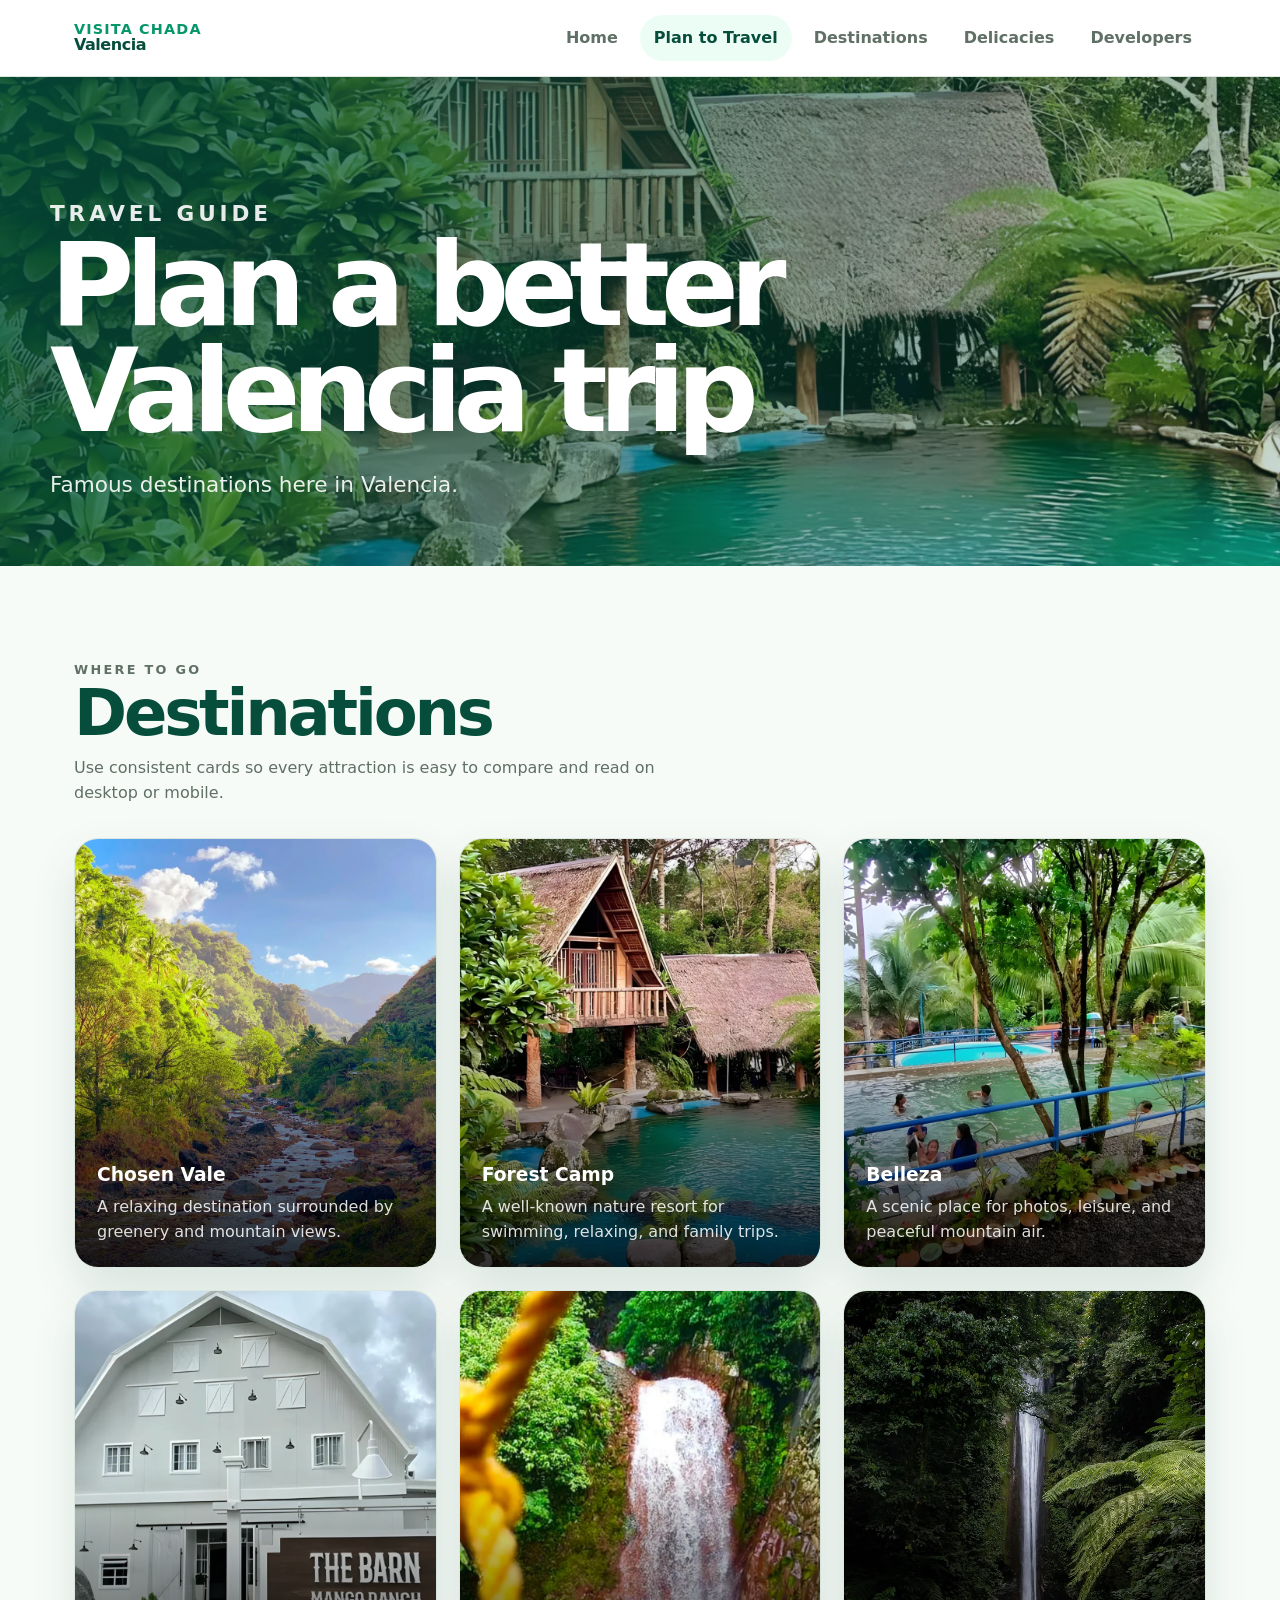
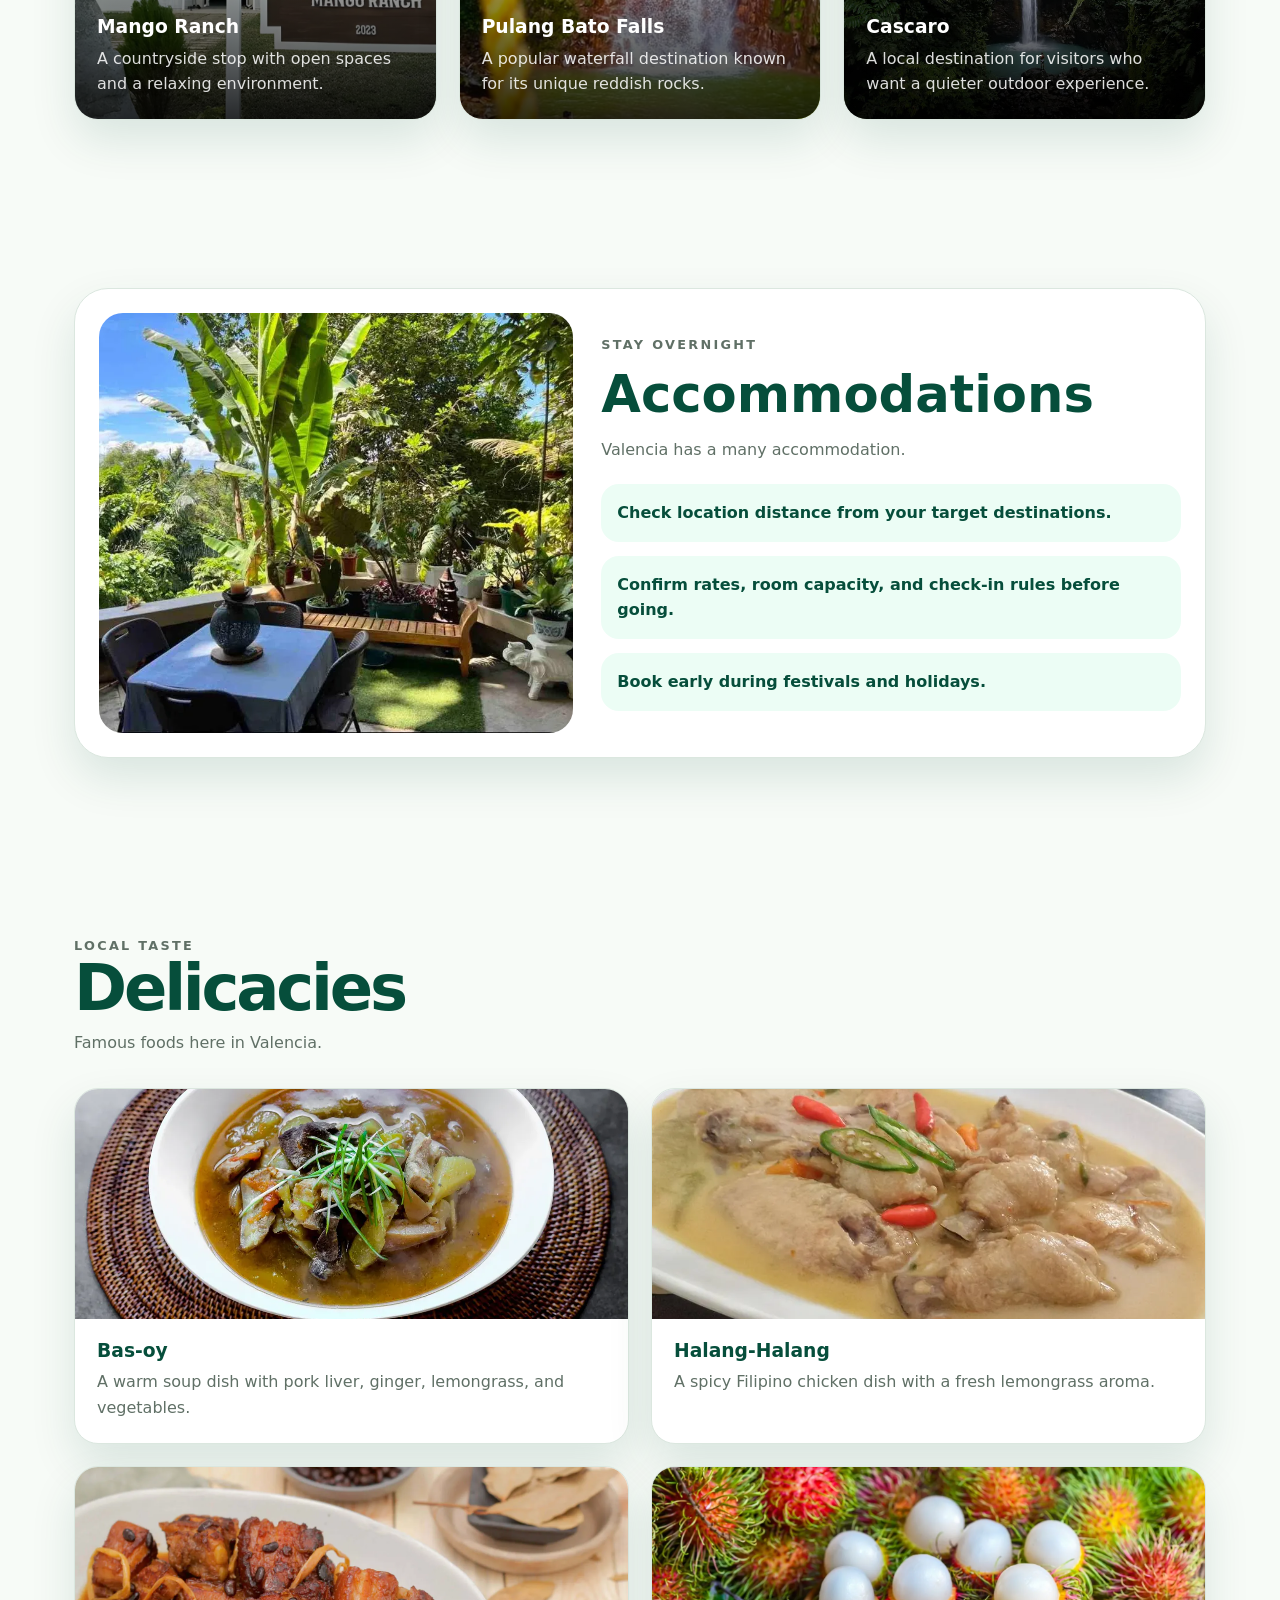
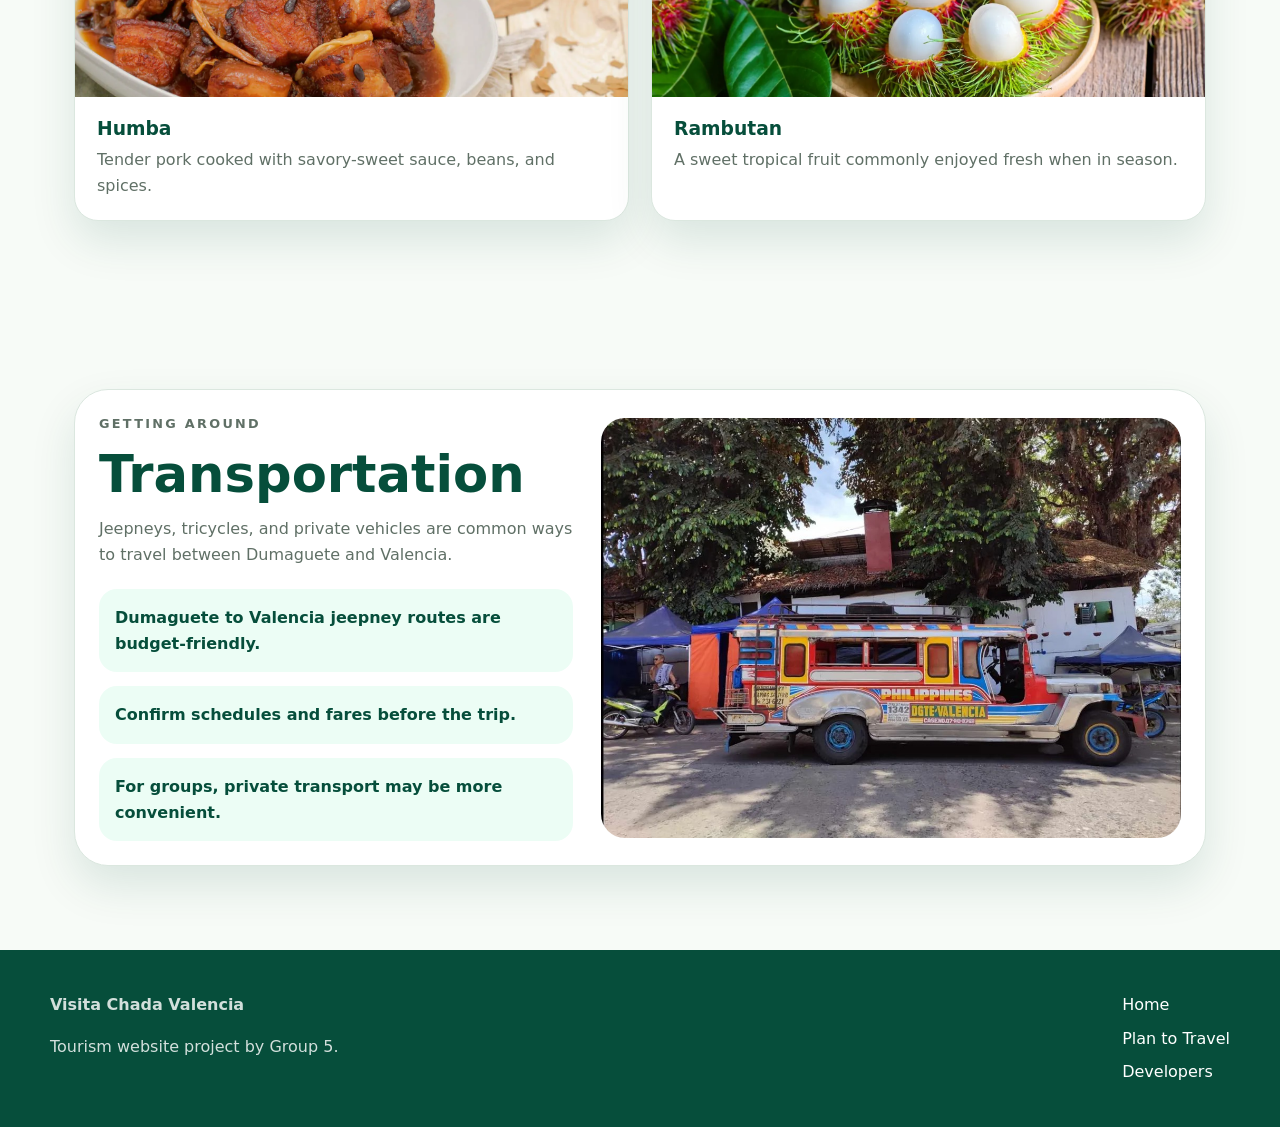
==== pages/travel.html @ b41215a6 "Initial Commit - Valencia Tourism Website" ====
<!doctype html>
<html lang="en">
<head>
  <meta charset="utf-8">
  <meta name="viewport" content="width=device-width, initial-scale=1">
  <meta name="description" content="Plan your Valencia, Negros Oriental visit with destinations, food, accommodation, and transport tips.">
  <title>Valencia Tourism | Plan to Travel</title>
  <link rel="stylesheet" href="../styles/main.css">
  <script src="../scripts/main.js" defer></script>
</head>
<body>
  <a class="skip-link" href="#main">Skip to content</a>
  <header class="site-header">
    <nav class="nav" aria-label="Main navigation">
      <a class="brand" href="../index.html"><span>Visita Chada</span>Valencia</a>
      <button class="nav-toggle" type="button" data-nav-toggle aria-controls="main-nav" aria-expanded="false">Menu</button>
      <ul class="nav-list" id="main-nav" data-nav-list>
        <li><a href="../index.html">Home</a></li>
        <li><a class="active" href="travel.html">Plan to Travel</a></li>
        <li><a href="#destinations">Destinations</a></li>
        <li><a href="#delicacies">Delicacies</a></li>
        <li><a href="us.html">Developers</a></li>
      </ul>
    </nav>
  </header>

  <main id="main">
    <section class="page-hero" aria-labelledby="page-title">
      <div>
        <p class="eyebrow">Travel guide</p>
        <h1 id="page-title">Plan a better Valencia trip</h1>
        <p>Famous destinations here in Valencia.</p>
      </div>
    </section>

    <section class="section" id="destinations" aria-labelledby="destinations-title">
      <div class="section-header">
        <div>
          <p class="eyebrow">Where to go</p>
          <h2 id="destinations-title">Destinations</h2>
          <p>Use consistent cards so every attraction is easy to compare and read on desktop or mobile.</p>
        </div>
      </div>
      <div class="grid grid-3">
        <article class="card destination-card"><img src="../assets/images/chosen.webp" alt="Chosen Vale destination" loading="lazy"><div class="card-body"><h3>Chosen Vale</h3><p>A relaxing destination surrounded by greenery and mountain views.</p></div></article>
        <article class="card destination-card"><img src="../assets/images/forest-camp.webp" alt="Forest Camp swimming area" loading="lazy"><div class="card-body"><h3>Forest Camp</h3><p>A well-known nature resort for swimming, relaxing, and family trips.</p></div></article>
        <article class="card destination-card"><img src="../assets/images/belleza.webp" alt="Belleza resort" loading="lazy"><div class="card-body"><h3>Belleza</h3><p>A scenic place for photos, leisure, and peaceful mountain air.</p></div></article>
        <article class="card destination-card"><img src="../assets/images/mango-ranch.webp" alt="Mango Ranch" loading="lazy"><div class="card-body"><h3>Mango Ranch</h3><p>A countryside stop with open spaces and a relaxing environment.</p></div></article>
        <article class="card destination-card"><img src="../assets/images/pulang-bato.webp" alt="Pulang Bato Falls" loading="lazy"><div class="card-body"><h3>Pulang Bato Falls</h3><p>A popular waterfall destination known for its unique reddish rocks.</p></div></article>
        <article class="card destination-card"><img src="../assets/images/cascaro.webp" alt="Cascaro destination" loading="lazy"><div class="card-body"><h3>Cascaro</h3><p>A local destination for visitors who want a quieter outdoor experience.</p></div></article>
      </div>
    </section>

    <section class="section" id="accommodations" aria-labelledby="accommodation-title">
      <div class="feature">
        <img src="../assets/images/accommodation.webp" alt="Accommodation in Valencia" loading="lazy">
        <div>
          <p class="eyebrow">Stay overnight</p>
          <h2 id="accommodation-title">Accommodations</h2>
          <p>Valencia has a many accommodation.</p>
          <ul class="info-list">
            <li>Check location distance from your target destinations.</li>
            <li>Confirm rates, room capacity, and check-in rules before going.</li>
            <li>Book early during festivals and holidays.</li>
          </ul>
        </div>
      </div>
    </section>

    <section class="section" id="delicacies" aria-labelledby="food-title">
      <div class="section-header">
        <div>
          <p class="eyebrow">Local taste</p>
          <h2 id="food-title">Delicacies</h2>
          <p>Famous foods here in Valencia.</p>
        </div>
      </div>
      <div class="grid grid-2">
        <article class="card"><img src="../assets/images/basoy.webp" alt="Bas-oy soup" loading="lazy"><div class="card-body"><h3>Bas-oy</h3><p>A warm soup dish with pork liver, ginger, lemongrass, and vegetables.</p></div></article>
        <article class="card"><img src="../assets/images/halang-halang.webp" alt="Halang-halang dish" loading="lazy"><div class="card-body"><h3>Halang-Halang</h3><p>A spicy Filipino chicken dish with a fresh lemongrass aroma.</p></div></article>
        <article class="card"><img src="../assets/images/humba.webp" alt="Humba pork dish" loading="lazy"><div class="card-body"><h3>Humba</h3><p>Tender pork cooked with savory-sweet sauce, beans, and spices.</p></div></article>
        <article class="card"><img src="../assets/images/rambutan.webp" alt="Rambutan fruit" loading="lazy"><div class="card-body"><h3>Rambutan</h3><p>A sweet tropical fruit commonly enjoyed fresh when in season.</p></div></article>
      </div>
    </section>

    <section class="section" id="transport" aria-labelledby="transport-title">
      <div class="feature">
        <div>
          <p class="eyebrow">Getting around</p>
          <h2 id="transport-title">Transportation</h2>
          <p>Jeepneys, tricycles, and private vehicles are common ways to travel between Dumaguete and Valencia.</p>
          <ul class="info-list">
            <li>Dumaguete to Valencia jeepney routes are budget-friendly.</li>
            <li>Confirm schedules and fares before the trip.</li>
            <li>For groups, private transport may be more convenient.</li>
          </ul>
        </div>
        <img src="../assets/images/jeep.jpg" alt="Jeepney transport to Valencia" loading="lazy">
      </div>
    </section>
  </main>

  <footer class="site-footer">
    <div class="footer-inner">
      <div>
        <strong>Visita Chada Valencia</strong>
        <p>Tourism website project by Group 5.</p>
      </div>
      <ul>
        <li><a href="../index.html">Home</a></li>
        <li><a href="travel.html">Plan to Travel</a></li>
        <li><a href="us.html">Developers</a></li>
      </ul>
    </div>
  </footer>
</body>
</html>
---- styles/main.css ----
:root {
  --green-900: #064e3b;
  --green-700: #047857;
  --green-600: #059669;
  --green-50: #ecfdf5;
  --gold: #d6a419;
  --soil: #8b5e34;
  --ink: #172016;
  --muted: #607066;
  --surface: #ffffff;
  --surface-soft: #f7fbf7;
  --border: #dbe7df;
  --shadow: 0 20px 45px rgba(6, 78, 59, 0.12);
  --radius: 24px;
  --max-width: 1180px;
  --font-body: system-ui, -apple-system, BlinkMacSystemFont, "Segoe UI", sans-serif;
}

* { box-sizing: border-box; }

html {
  scroll-behavior: smooth;
  scroll-padding-top: 88px;
}

body {
  margin: 0;
  font-family: var(--font-body);
  color: var(--ink);
  background: var(--surface-soft);
  line-height: 1.6;
}

img { max-width: 100%; display: block; }

a { color: inherit; }

.skip-link {
  position: absolute;
  left: -999px;
  top: 16px;
  background: var(--green-900);
  color: #fff;
  padding: 10px 14px;
  border-radius: 999px;
  z-index: 1000;
}

.skip-link:focus { left: 16px; }

.site-header {
  position: sticky;
  top: 0;
  z-index: 50;
  background: rgba(255, 255, 255, 0.92);
  backdrop-filter: blur(16px);
  border-bottom: 1px solid var(--border);
}

.nav {
  max-width: var(--max-width);
  margin: 0 auto;
  min-height: 76px;
  padding: 0 24px;
  display: flex;
  align-items: center;
  justify-content: space-between;
  gap: 20px;
}

.brand {
  text-decoration: none;
  display: inline-flex;
  flex-direction: column;
  line-height: 1.05;
  font-weight: 800;
  letter-spacing: -0.03em;
  color: var(--green-900);
}

.brand span { color: var(--green-600); font-size: 0.9rem; letter-spacing: 0.08em; text-transform: uppercase; }

.nav-toggle {
  display: none;
  border: 0;
  background: var(--green-50);
  color: var(--green-900);
  padding: 10px 14px;
  border-radius: 999px;
  font: inherit;
  font-weight: 700;
  cursor: pointer;
}

.nav-list {
  display: flex;
  align-items: center;
  gap: 8px;
  margin: 0;
  padding: 0;
  list-style: none;
}

.nav-list a {
  display: inline-flex;
  text-decoration: none;
  color: var(--muted);
  font-weight: 700;
  padding: 10px 14px;
  border-radius: 999px;
}

.nav-list a:hover,
.nav-list a:focus-visible,
.nav-list a.active {
  outline: none;
  background: var(--green-50);
  color: var(--green-900);
}

.hero {
  min-height: calc(100vh - 76px);
  display: grid;
  place-items: center;
  padding: 88px 24px;
  color: #fff;
  background:
    linear-gradient(120deg, rgba(6, 78, 59, 0.84), rgba(6, 78, 59, 0.25)),
    url('../assets/images/hero-valencia.webp') center/cover no-repeat;
}

.hero-content {
  width: min(100%, var(--max-width));
}

.eyebrow {
  margin: 0 0 14px;
  color: #bbf7d0;
  font-weight: 800;
  text-transform: uppercase;
  letter-spacing: 0.18em;
  font-size: 0.8rem;
}

.hero h1,
.page-hero h1 {
  margin: 0;
  max-width: 820px;
  font-size: clamp(3.25rem, 9vw, 7.5rem);
  line-height: 0.92;
  letter-spacing: -0.08em;
}

.hero p,
.page-hero p {
  margin: 24px 0 0;
  max-width: 650px;
  font-size: clamp(1.05rem, 2vw, 1.35rem);
  color: rgba(255,255,255,0.9);
}

.hero-actions,
.section-actions {
  margin-top: 32px;
  display: flex;
  flex-wrap: wrap;
  gap: 12px;
}

.btn {
  display: inline-flex;
  align-items: center;
  justify-content: center;
  min-height: 46px;
  padding: 12px 18px;
  border-radius: 999px;
  font-weight: 800;
  text-decoration: none;
  border: 1px solid transparent;
}

.btn-primary { background: #fff; color: var(--green-900); }
.btn-secondary { border-color: rgba(255,255,255,0.55); color: #fff; }
.btn-muted { background: var(--green-900); color: #fff; }

.section {
  max-width: var(--max-width);
  margin: 0 auto;
  padding: 84px 24px;
}

.section-header {
  display: flex;
  justify-content: space-between;
  align-items: end;
  gap: 24px;
  margin-bottom: 32px;
}

.section-header h2,
.section-title {
  margin: 0;
  color: var(--green-900);
  font-size: clamp(2rem, 5vw, 4rem);
  line-height: 1;
  letter-spacing: -0.05em;
}

.section-header p {
  margin: 10px 0 0;
  max-width: 620px;
  color: var(--muted);
}

.grid {
  display: grid;
  gap: 22px;
}

.grid-3 { grid-template-columns: repeat(3, minmax(0, 1fr)); }
.grid-2 { grid-template-columns: repeat(2, minmax(0, 1fr)); }

.card {
  background: var(--surface);
  border: 1px solid var(--border);
  border-radius: var(--radius);
  overflow: hidden;
  box-shadow: var(--shadow);
}

.card-body { padding: 22px; }
.card h3 { margin: 0 0 8px; color: var(--green-900); line-height: 1.1; }
.card p { margin: 0; color: var(--muted); }
.card small { display: block; margin-bottom: 12px; color: var(--soil); font-weight: 800; }
.card img { width: 100%; height: 230px; object-fit: cover; }

.feature {
  display: grid;
  grid-template-columns: 0.9fr 1.1fr;
  gap: 28px;
  align-items: center;
  background: var(--surface);
  border-radius: calc(var(--radius) + 10px);
  border: 1px solid var(--border);
  padding: 24px;
  box-shadow: var(--shadow);
}

.feature img { height: 420px; width: 100%; object-fit: cover; border-radius: var(--radius); }
.feature h2 { margin: 0 0 14px; color: var(--green-900); font-size: clamp(2rem, 4vw, 3.25rem); line-height: 1; }
.feature p { color: var(--muted); }

.quick-links {
  max-width: var(--max-width);
  margin: -42px auto 0;
  padding: 0 24px;
  position: relative;
  z-index: 4;
  display: grid;
  grid-template-columns: repeat(3, 1fr);
  gap: 14px;
}

.quick-links a {
  min-height: 90px;
  display: flex;
  align-items: center;
  justify-content: center;
  gap: 10px;
  text-decoration: none;
  color: var(--green-900);
  background: var(--surface);
  border: 1px solid var(--border);
  border-radius: 22px;
  box-shadow: var(--shadow);
  font-weight: 900;
}

.page-hero {
  min-height: 46vh;
  display: grid;
  place-items: end start;
  padding: 96px 24px 64px;
  color: #fff;
  background:
    linear-gradient(120deg, rgba(6, 78, 59, 0.86), rgba(6, 78, 59, 0.2)),
    url('../assets/images/forest-camp.webp') center/cover no-repeat;
}

.page-hero > div { width: min(100%, var(--max-width)); margin: 0 auto; }

.destination-card { min-height: 430px; position: relative; display: flex; align-items: end; }
.destination-card img { position: absolute; inset: 0; width: 100%; height: 100%; object-fit: cover; }
.destination-card .card-body { position: relative; width: 100%; color: #fff; background: linear-gradient(to top, rgba(0,0,0,0.82), transparent); padding-top: 150px; }
.destination-card h3 { color: #fff; }
.destination-card p { color: rgba(255,255,255,0.86); }

.info-list { display: grid; gap: 14px; margin: 22px 0 0; padding: 0; list-style: none; }
.info-list li { padding: 16px; background: var(--green-50); border-radius: 18px; color: var(--green-900); font-weight: 700; }

.dev-hero {
  background:
    linear-gradient(120deg, rgba(6, 78, 59, 0.84), rgba(6, 78, 59, 0.28)),
    url('../assets/images/valencia-view.webp') center/cover no-repeat;
}

.developers-section { padding-bottom: 110px; }
.dev-header { align-items: start; }

.developer-slider {
  display: flex;
  gap: 14px;
  min-height: 620px;
}

.developer-panel {
  flex: 1 1 0;
  min-width: 72px;
  border-radius: calc(var(--radius) + 8px);
  overflow: hidden;
  box-shadow: var(--shadow);
  border: 1px solid rgba(255,255,255,0.6);
  transition: flex 420ms ease, transform 420ms ease, box-shadow 420ms ease;
  background: var(--green-900);
}

.developer-panel.is-active {
  flex: 5 1 0;
  transform: translateY(-6px);
  box-shadow: 0 28px 70px rgba(6, 78, 59, 0.22);
}

.developer-trigger {
  position: relative;
  width: 100%;
  height: 100%;
  min-height: 620px;
  display: block;
  border: 0;
  padding: 0;
  cursor: pointer;
  text-align: left;
  font: inherit;
  color: #fff;
  background: transparent;
  isolation: isolate;
}

.developer-trigger::after {
  content: '';
  position: absolute;
  inset: 0;
  z-index: 1;
  background:
    linear-gradient(to top, rgba(0,0,0,0.88), rgba(0,0,0,0.12) 52%, rgba(0,0,0,0.2)),
    linear-gradient(to right, rgba(6,78,59,0.2), transparent 46%);
  opacity: 0.92;
}

.developer-trigger:focus-visible {
  outline: 4px solid var(--gold);
  outline-offset: 4px;
}

.developer-trigger img {
  width: 100%;
  height: 100%;
  min-height: 620px;
  object-fit: cover;
  filter: saturate(0.92) contrast(1.04);
  transform: scale(1.02);
  transition: transform 500ms ease, filter 500ms ease;
}

.developer-panel.is-active img,
.developer-panel:hover img {
  transform: scale(1.06);
  filter: saturate(1.05) contrast(1.03);
}

.panel-number,
.panel-title,
.developer-overlay {
  position: absolute;
  z-index: 2;
}

.panel-number {
  top: 22px;
  left: 22px;
  display: inline-flex;
  width: 42px;
  height: 42px;
  align-items: center;
  justify-content: center;
  border-radius: 999px;
  background: rgba(255,255,255,0.9);
  color: var(--green-900);
  font-weight: 900;
}

.panel-title {
  left: 50%;
  bottom: 34px;
  transform: translateX(-50%) rotate(-90deg);
  transform-origin: center;
  width: max-content;
  color: rgba(255,255,255,0.92);
  font-weight: 900;
  letter-spacing: 0.12em;
  text-transform: uppercase;
  transition: opacity 240ms ease;
}

.developer-panel.is-active .panel-title { opacity: 0; }

.developer-overlay {
  left: 30px;
  right: 30px;
  bottom: 30px;
  max-width: 560px;
  display: grid;
  gap: 8px;
  opacity: 0;
  transform: translateY(18px);
  transition: opacity 320ms ease 90ms, transform 320ms ease 90ms;
  pointer-events: none;
}

.developer-panel.is-active .developer-overlay {
  opacity: 1;
  transform: translateY(0);
  pointer-events: auto;
}

.developer-name {
  font-size: clamp(2rem, 5vw, 4.5rem);
  line-height: 0.95;
  letter-spacing: -0.06em;
  font-weight: 900;
}

.developer-role {
  width: fit-content;
  padding: 8px 12px;
  border-radius: 999px;
  background: rgba(255,255,255,0.92);
  color: var(--green-900);
  font-weight: 900;
}

.developer-course,
.developer-contact {
  color: rgba(255,255,255,0.88);
  font-weight: 700;
}

.developer-contact {
  overflow-wrap: anywhere;
  color: #bbf7d0;
}

.interaction-note {
  margin: 18px 0 0;
  color: var(--muted);
  font-weight: 700;
}

.site-footer {
  background: var(--green-900);
  color: rgba(255,255,255,0.82);
  padding: 42px 24px;
}

.footer-inner {
  max-width: var(--max-width);
  margin: 0 auto;
  display: flex;
  justify-content: space-between;
  gap: 24px;
  flex-wrap: wrap;
}

.site-footer a { color: #fff; text-decoration: none; }
.site-footer ul { margin: 0; padding: 0; list-style: none; display: grid; gap: 8px; }

@media (max-width: 860px) {
  .nav { min-height: 68px; }
  .nav-toggle { display: inline-flex; }
  .nav-list {
    position: absolute;
    inset: 68px 16px auto 16px;
    display: none;
    flex-direction: column;
    align-items: stretch;
    background: var(--surface);
    border: 1px solid var(--border);
    border-radius: 22px;
    padding: 12px;
    box-shadow: var(--shadow);
  }
  .nav-list.is-open { display: flex; }
  .nav-list a { justify-content: center; }
  .quick-links, .grid-3, .grid-2, .feature { grid-template-columns: 1fr; }
  .section-header { display: block; }
  .feature img { height: 280px; }
  .hero { min-height: 74vh; }

  .developer-slider {
    display: grid;
    min-height: auto;
  }

  .developer-panel,
  .developer-panel.is-active {
    flex: none;
    min-width: 0;
    transform: none;
  }

  .developer-trigger,
  .developer-trigger img {
    min-height: 430px;
  }

  .panel-title {
    left: auto;
    right: 22px;
    bottom: auto;
    top: 30px;
    transform: none;
  }

  .developer-panel .panel-title { opacity: 1; }
  .developer-panel.is-active .panel-title { opacity: 0; }

  .developer-overlay {
    left: 22px;
    right: 22px;
    bottom: 22px;
  }
}

@media (prefers-reduced-motion: reduce) {
  *, *::before, *::after {
    scroll-behavior: auto !important;
    transition: none !important;
    animation: none !important;
  }
}
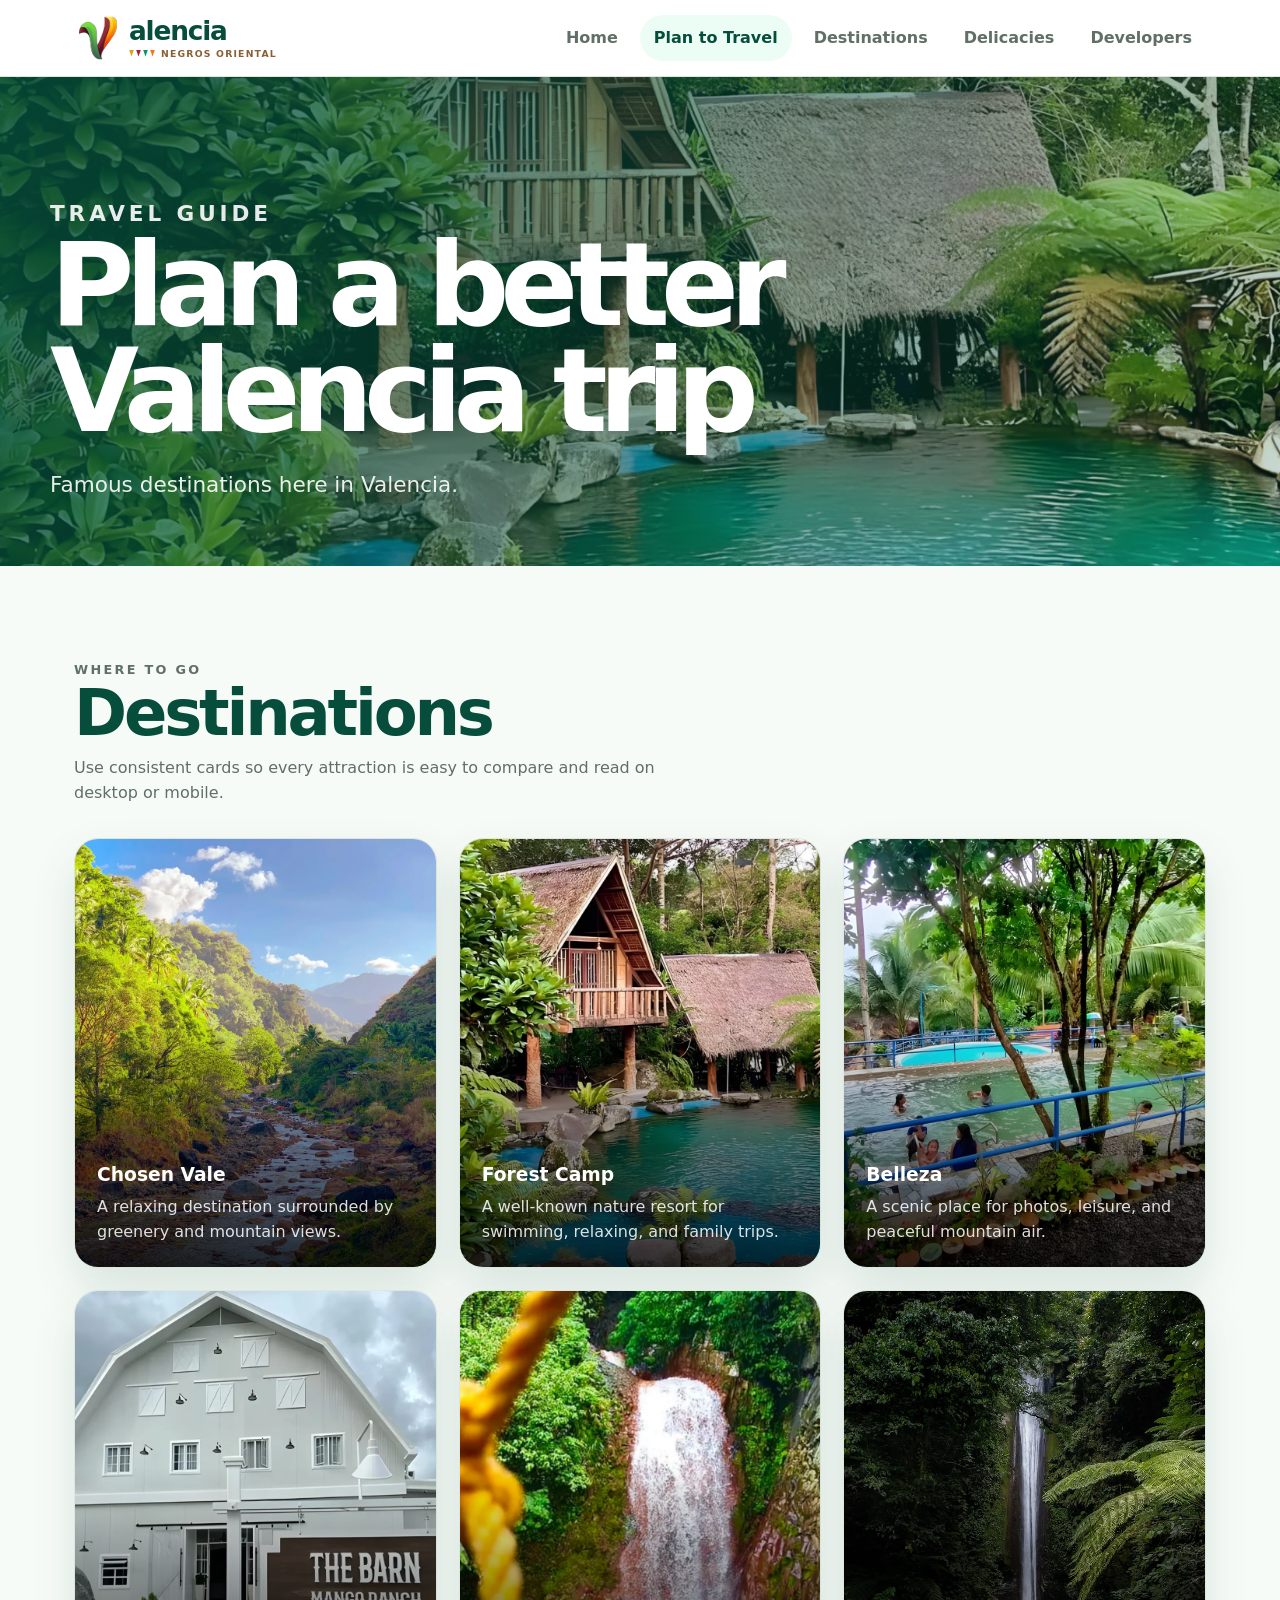
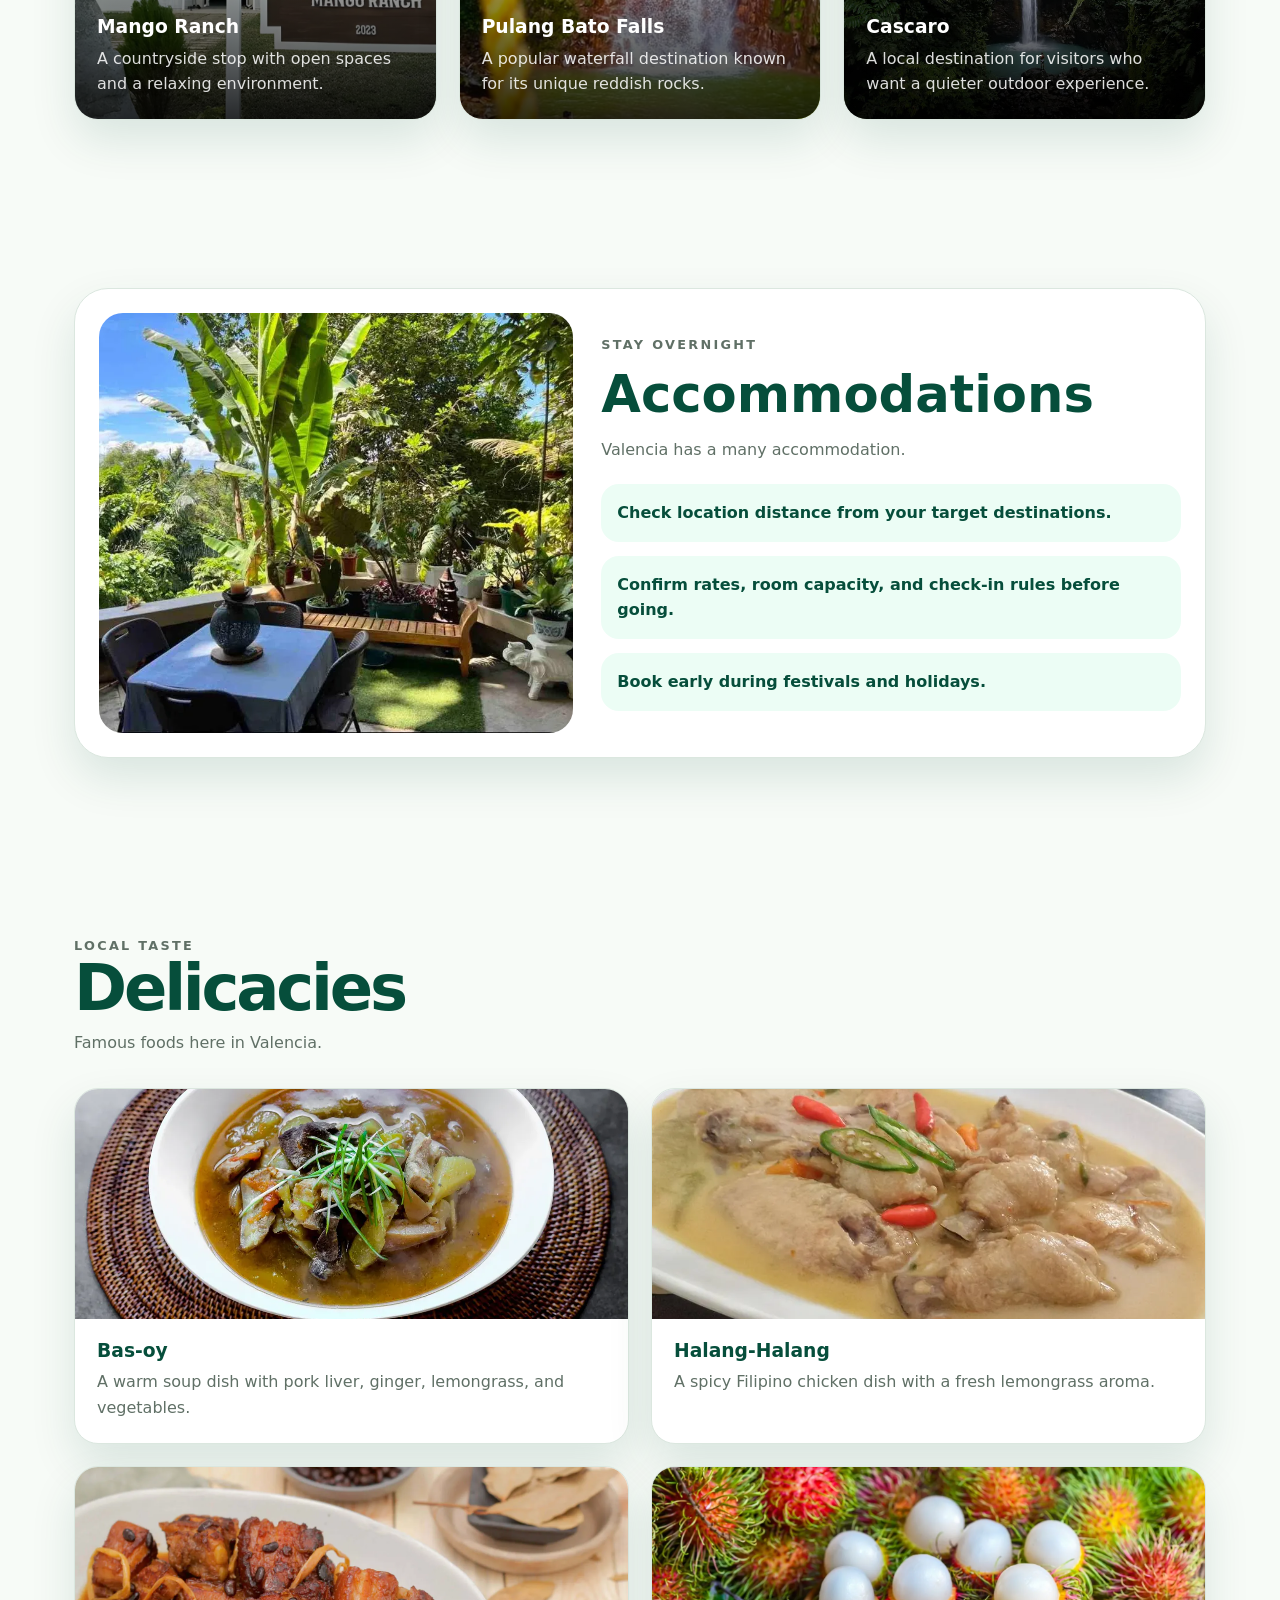
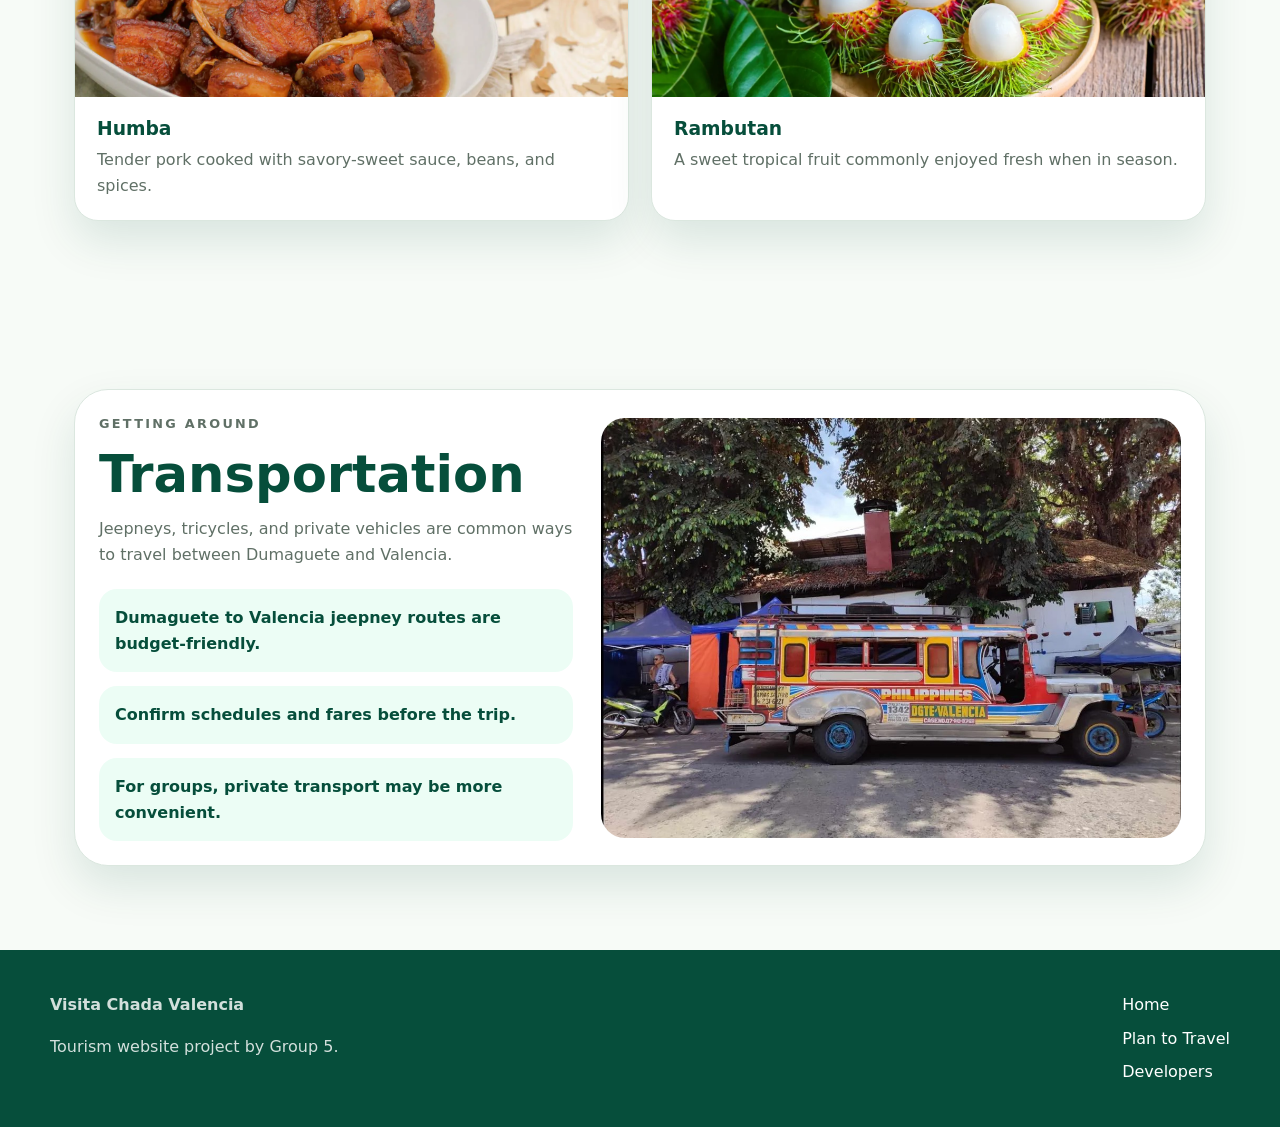
==== commit c50cab08: "changed nav logo to Festive logo" ====
--- a/pages/travel.html
+++ b/pages/travel.html
@@ -12,7 +12,16 @@
   <a class="skip-link" href="#main">Skip to content</a>
   <header class="site-header">
     <nav class="nav" aria-label="Main navigation">
-      <a class="brand" href="../index.html"><span>Visita Chada</span>Valencia</a>
+      <a class="brand" href="../index.html" aria-label="Valencia Tourism home">
+        <img class="brand-mark" src="../assets/logos/logo.svg" alt="">
+        <span class="brand-wordmark">
+          <span class="brand-name">alencia</span>
+          <span class="brand-detail">
+            <span class="brand-banderitas" aria-hidden="true"><i></i><i></i><i></i><i></i></span>
+            <span>Negros Oriental</span>
+          </span>
+        </span>
+      </a>
       <button class="nav-toggle" type="button" data-nav-toggle aria-controls="main-nav" aria-expanded="false">Menu</button>
       <ul class="nav-list" id="main-nav" data-nav-list>
         <li><a href="../index.html">Home</a></li>
--- a/styles/main.css
+++ b/styles/main.css
@@ -35,6 +35,24 @@
 
 a { color: inherit; }
 
+.icon-sprite {
+  position: absolute;
+  width: 0;
+  height: 0;
+  overflow: hidden;
+}
+
+.icon {
+  width: 24px;
+  height: 24px;
+  flex: 0 0 24px;
+  fill: none;
+  stroke: currentColor;
+  stroke-width: 1.8;
+  stroke-linecap: round;
+  stroke-linejoin: round;
+}
+
 .skip-link {
   position: absolute;
   left: -999px;
@@ -71,14 +89,60 @@
 .brand {
   text-decoration: none;
   display: inline-flex;
-  flex-direction: column;
-  line-height: 1.05;
-  font-weight: 800;
-  letter-spacing: -0.03em;
-  color: var(--green-900);
-}
-
-.brand span { color: var(--green-600); font-size: 0.9rem; letter-spacing: 0.08em; text-transform: uppercase; }
+  align-items: center;
+  gap: 7px;
+  color: var(--green-900);
+}
+
+.brand-mark {
+  width: 48px;
+  height: 48px;
+  flex: 0 0 48px;
+  object-fit: contain;
+}
+
+.brand-wordmark {
+  display: grid;
+  line-height: 1;
+}
+
+.brand-name {
+  color: var(--green-900);
+  font-family: "Trebuchet MS", var(--font-body);
+  font-size: 1.65rem;
+  font-weight: 900;
+  letter-spacing: -0.045em;
+}
+
+.brand-detail {
+  display: flex;
+  align-items: center;
+  gap: 6px;
+  margin-top: 4px;
+  color: var(--soil);
+  font-size: 0.58rem;
+  font-weight: 900;
+  letter-spacing: 0.13em;
+  text-transform: uppercase;
+}
+
+.brand-banderitas {
+  display: inline-flex;
+  align-self: stretch;
+  gap: 2px;
+  padding-top: 1px;
+}
+
+.brand-banderitas i {
+  width: 5px;
+  height: 7px;
+  background: var(--gold);
+  clip-path: polygon(0 0, 100% 0, 50% 100%);
+}
+
+.brand-banderitas i:nth-child(2) { background: #a61e3c; }
+.brand-banderitas i:nth-child(3) { background: var(--green-600); }
+.brand-banderitas i:nth-child(4) { background: #f97316; }
 
 .nav-toggle {
   display: none;
@@ -296,7 +360,7 @@
 .destination-card p { color: rgba(255,255,255,0.86); }
 
 .info-list { display: grid; gap: 14px; margin: 22px 0 0; padding: 0; list-style: none; }
-.info-list li { padding: 16px; background: var(--green-50); border-radius: 18px; color: var(--green-900); font-weight: 700; }
+.info-list li { display: flex; align-items: center; gap: 12px; padding: 16px; background: var(--green-50); border-radius: 18px; color: var(--green-900); font-weight: 700; }
 
 .dev-hero {
   background:
